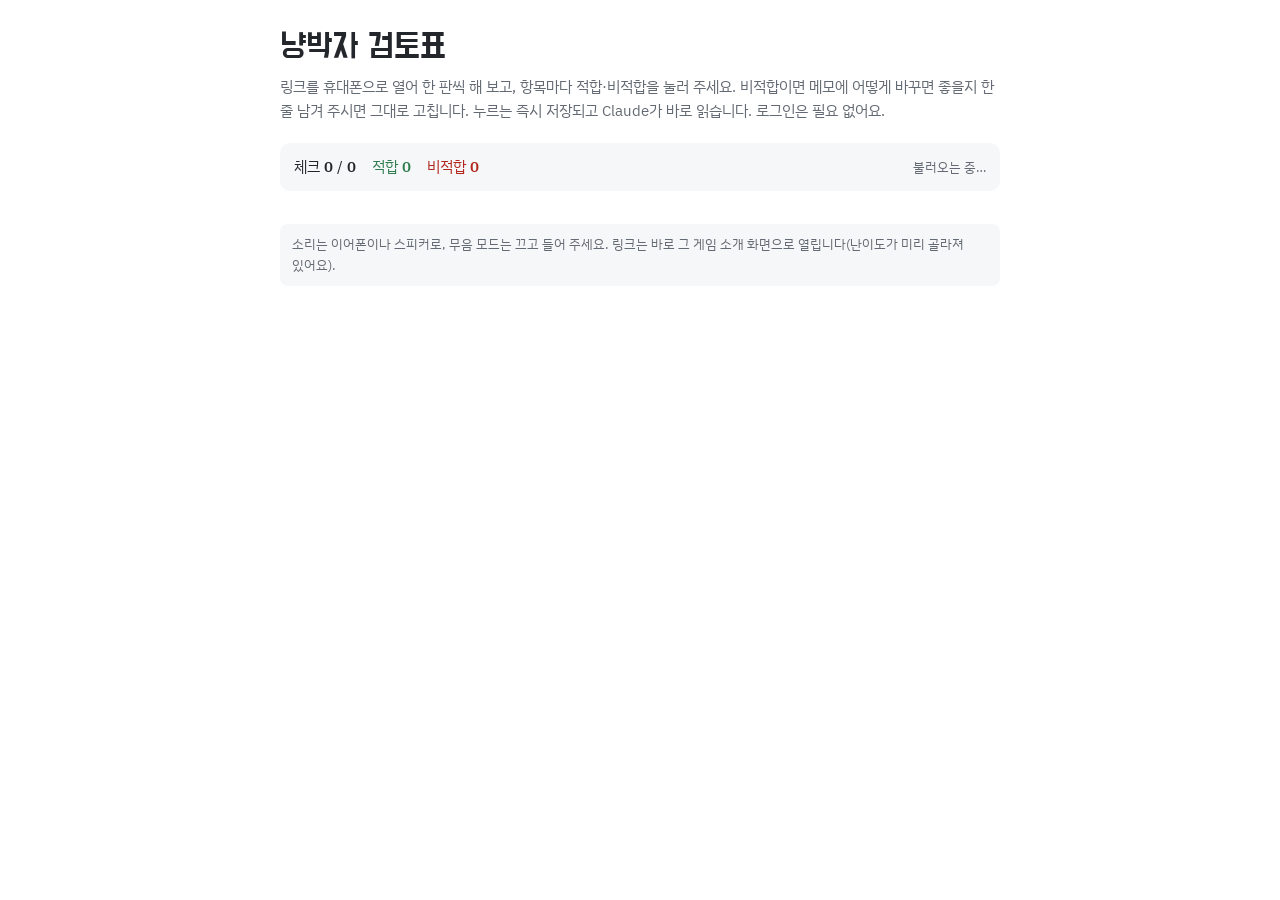
==== review.html @ af6eaaea "배포: nyang-bakja ff29961" ====
<!doctype html>
<html lang="ko">
<head>
<meta charset="UTF-8" />
<meta name="viewport" content="width=device-width, initial-scale=1, viewport-fit=cover" />
<meta name="robots" content="noindex" />
<title>냥박자 검토표</title>
<link rel="icon" type="image/png" sizes="32x32" href="./icons/favicon-32.png" />
<link rel="stylesheet" href="https://fonts.googleapis.com/css2?family=Do+Hyeon&family=IBM+Plex+Sans+KR:wght@400;600&display=swap">
<style>
:root { color-scheme: light; }
body { margin: 0; }
/* 레이아웃: 한 줄 세로 목록. 위에 요약, 항목마다 확인 방법 → 테스트 링크 → 적합/비적합 → 메모 */
:root {
  --bg: #ffffff;
  --surface: #f6f7f9;
  --line: #dfe2e7;
  --fg: #23262b;
  --muted: #646a73;
  --accent: #b8452c;
  --ok: #2f7d4f;
  --ok-bg: #e5f3ea;
  --bad: #b3261e;
  --bad-bg: #fbe7e5;
  --font-display: "Do Hyeon", "IBM Plex Sans KR", system-ui, sans-serif;
  --font-body: "IBM Plex Sans KR", system-ui, -apple-system, "Apple SD Gothic Neo", "Malgun Gothic", sans-serif;
}
@media (prefers-color-scheme: dark) {
  :root:not([data-theme="light"]) {
    --bg: #15171a; --surface: #1e2125; --line: #33373d; --fg: #eceef1; --muted: #a2a8b1;
    --accent: #e0765c; --ok: #6cc892; --ok-bg: #173323; --bad: #f08a80; --bad-bg: #3a1d1a; color-scheme: dark;
  }
}
:root[data-theme="dark"] {
  --bg: #15171a; --surface: #1e2125; --line: #33373d; --fg: #eceef1; --muted: #a2a8b1;
  --accent: #e0765c; --ok: #6cc892; --ok-bg: #173323; --bad: #f08a80; --bad-bg: #3a1d1a; color-scheme: dark;
}
body { background: var(--bg); color: var(--fg); font: 15px/1.6 var(--font-body); word-break: keep-all; }
.wrap { max-width: 720px; margin: 0 auto; padding-inline: 16px; padding-block: 28px 64px; display: grid; gap: 20px; }
h1 { font: 34px/1.15 var(--font-display); margin: 0; text-wrap: balance; }
.lead { margin: 0; color: var(--muted); }
.summary { display: flex; flex-wrap: wrap; gap: 8px 16px; align-items: center; padding: 12px 14px; background: var(--surface); border-radius: 10px; font-variant-numeric: tabular-nums; }
.summary b { font-weight: 600; }
.summary .bad { color: var(--bad); }
.summary .ok { color: var(--ok); }
.save-state { margin-left: auto; color: var(--muted); font-size: 13px; }
.group-title { font: 22px/1.2 var(--font-display); margin: 12px 0 0; }
.item { border-top: 1px solid var(--line); padding-block: 16px 4px; display: grid; gap: 10px; }
.item h3 { margin: 0; font-size: 17px; font-weight: 600; }
.item p { margin: 0; }
.how { color: var(--muted); }
.links { display: flex; flex-wrap: wrap; gap: 8px; }
.links a { display: inline-flex; align-items: center; min-height: 36px; padding: 0 12px; border: 1px solid var(--line); border-radius: 8px; color: var(--accent); text-decoration: none; font-weight: 600; font-size: 14px; }
.links a:hover { border-color: var(--accent); }
.verdict { display: flex; gap: 8px; }
.verdict button { flex: 1 1 0; min-height: 44px; border: 1px solid var(--line); border-radius: 8px; background: var(--bg); color: var(--fg); font: 600 15px var(--font-body); cursor: pointer; }
.verdict button[aria-pressed="true"].pass { background: var(--ok-bg); border-color: var(--ok); color: var(--ok); }
.verdict button[aria-pressed="true"].fail { background: var(--bad-bg); border-color: var(--bad); color: var(--bad); }
.verdict button:focus-visible, .links a:focus-visible, textarea:focus-visible { outline: 2px solid var(--accent); outline-offset: 2px; }
textarea { width: 100%; box-sizing: border-box; min-height: 56px; padding: 8px 10px; border: 1px solid var(--line); border-radius: 8px; background: var(--bg); color: var(--fg); font: 14px/1.5 var(--font-body); resize: vertical; }
.note-label { font-size: 13px; color: var(--muted); }
.tip { font-size: 13px; color: var(--muted); padding: 10px 12px; background: var(--surface); border-radius: 8px; }
</style>
  <script type="module" crossorigin src="./assets/review-YkTIcyuj.js"></script>
  <link rel="modulepreload" crossorigin href="./assets/modulepreload-polyfill-B5Qt9EMX.js">
</head>
<body>
<div class="wrap">
  <header style="display:grid;gap:8px">
    <h1>냥박자 검토표</h1>
    <p class="lead">링크를 휴대폰으로 열어 한 판씩 해 보고, 항목마다 적합·비적합을 눌러 주세요. 비적합이면 메모에 어떻게 바꾸면 좋을지 한 줄 남겨 주시면 그대로 고칩니다. 누르는 즉시 저장되고 Claude가 바로 읽습니다. 로그인은 필요 없어요.</p>
  </header>

  <div class="summary" aria-live="polite">
    <span>체크 <b id="sum-done">0</b> / <b id="sum-total">0</b></span>
    <span class="ok">적합 <b id="sum-pass">0</b></span>
    <span class="bad">비적합 <b id="sum-fail">0</b></span>
    <span class="save-state" id="save-state">불러오는 중…</span>
  </div>

  <p class="tip">소리는 이어폰이나 스피커로, 무음 모드는 끄고 들어 주세요. 링크는 바로 그 게임 소개 화면으로 열립니다(난이도가 미리 골라져 있어요).</p>

  <div id="list"></div>
</div>
</body>
</html>
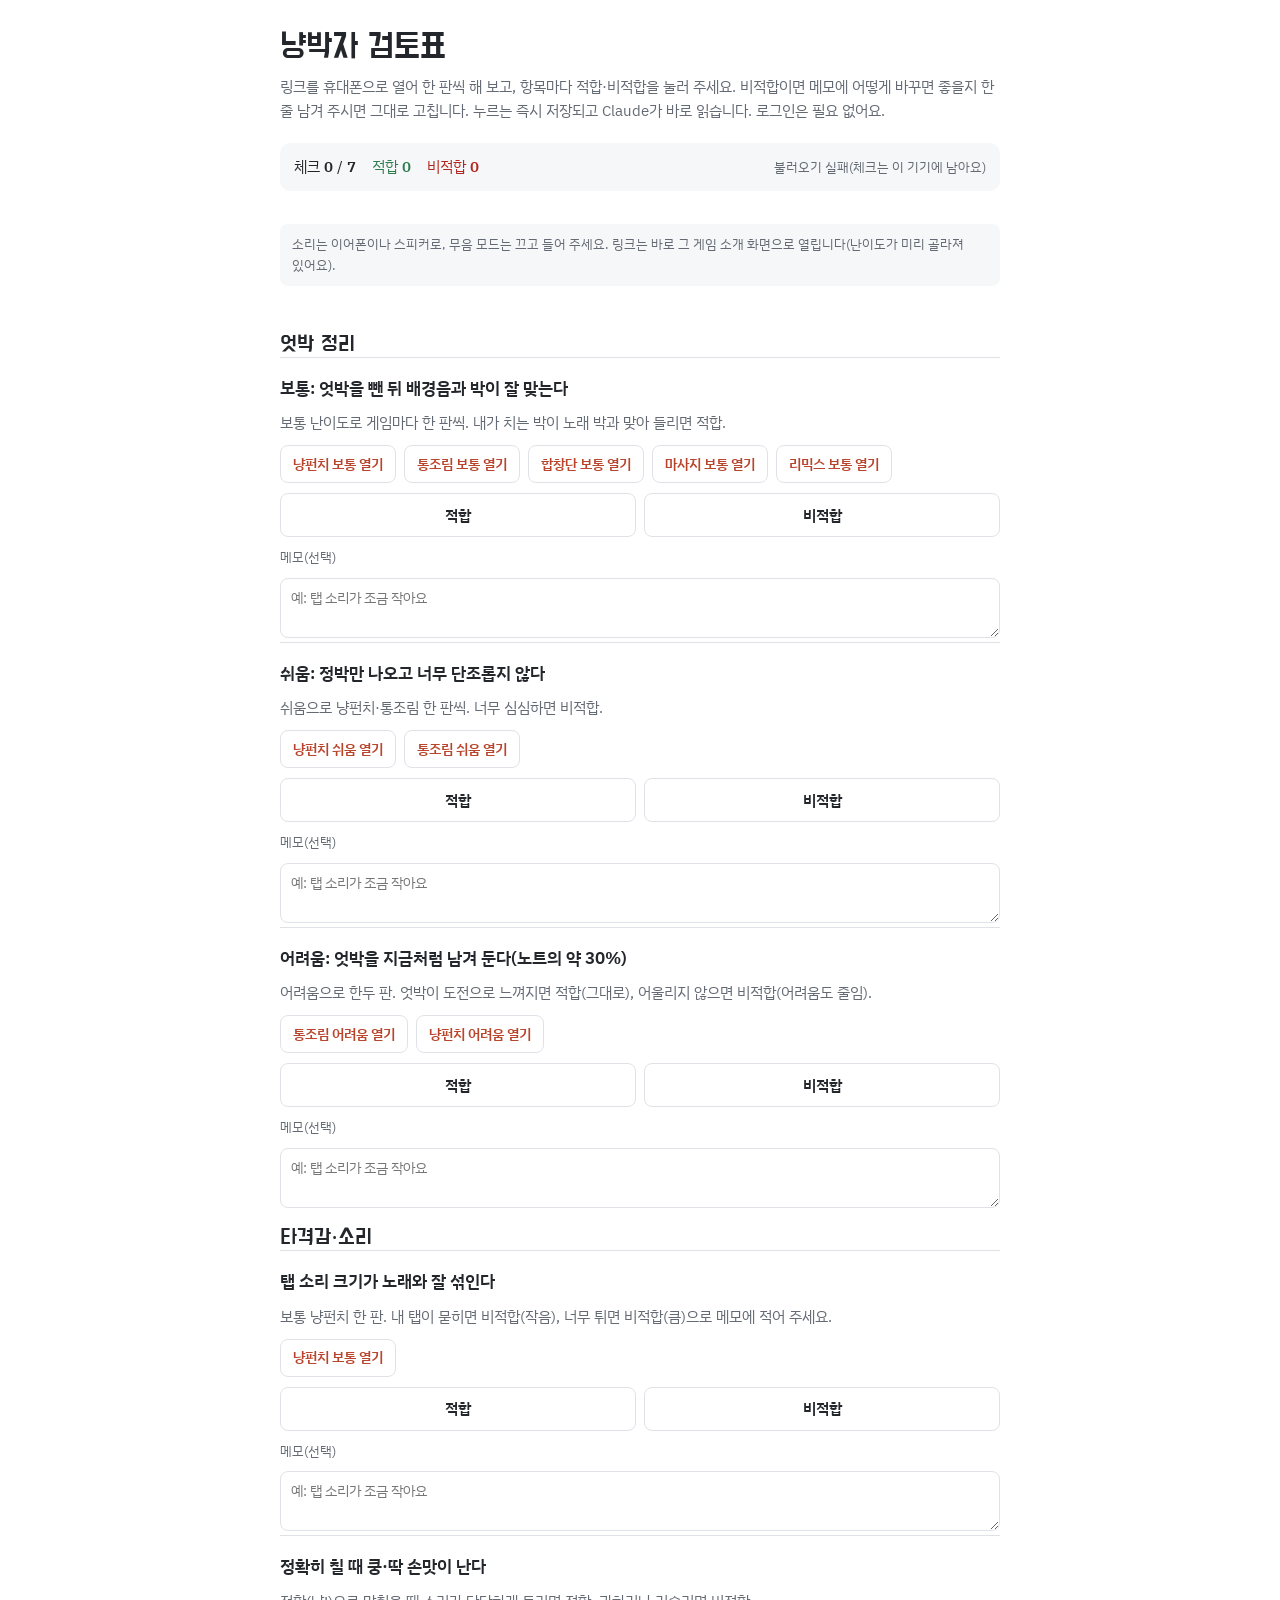
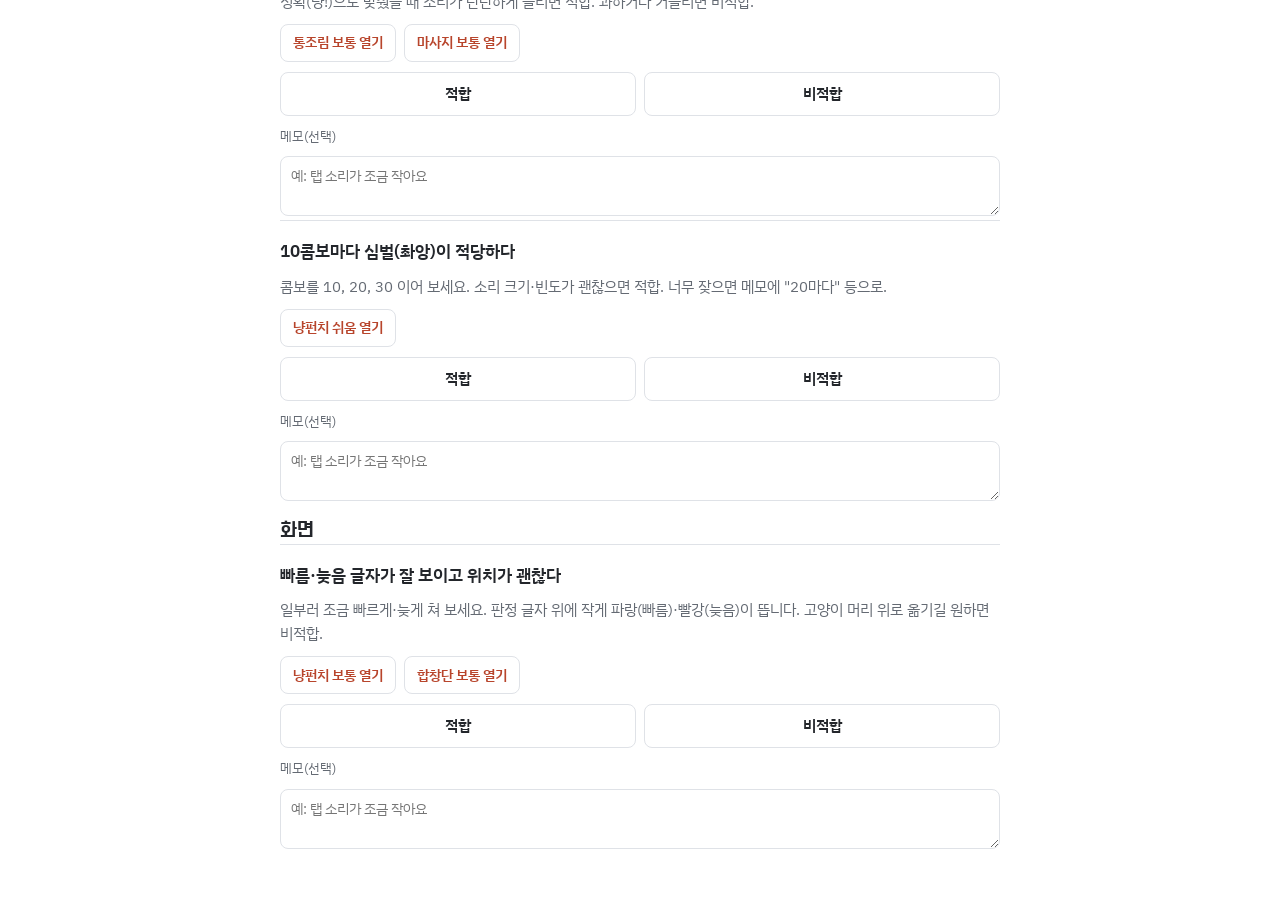
==== commit 1f550f93: "배포: nyang-bakja 351e4a4" ====
--- a/review.html
+++ b/review.html
@@ -61,8 +61,8 @@
 .note-label { font-size: 13px; color: var(--muted); }
 .tip { font-size: 13px; color: var(--muted); padding: 10px 12px; background: var(--surface); border-radius: 8px; }
 </style>
-  <script type="module" crossorigin src="./assets/review-YkTIcyuj.js"></script>
-  <link rel="modulepreload" crossorigin href="./assets/modulepreload-polyfill-B5Qt9EMX.js">
+  <script type="module" crossorigin src="./assets/review-BieLrVD-.js"></script>
+  <link rel="modulepreload" crossorigin href="./assets/serverSync-C_OemcZk.js">
 </head>
 <body>
 <div class="wrap">
